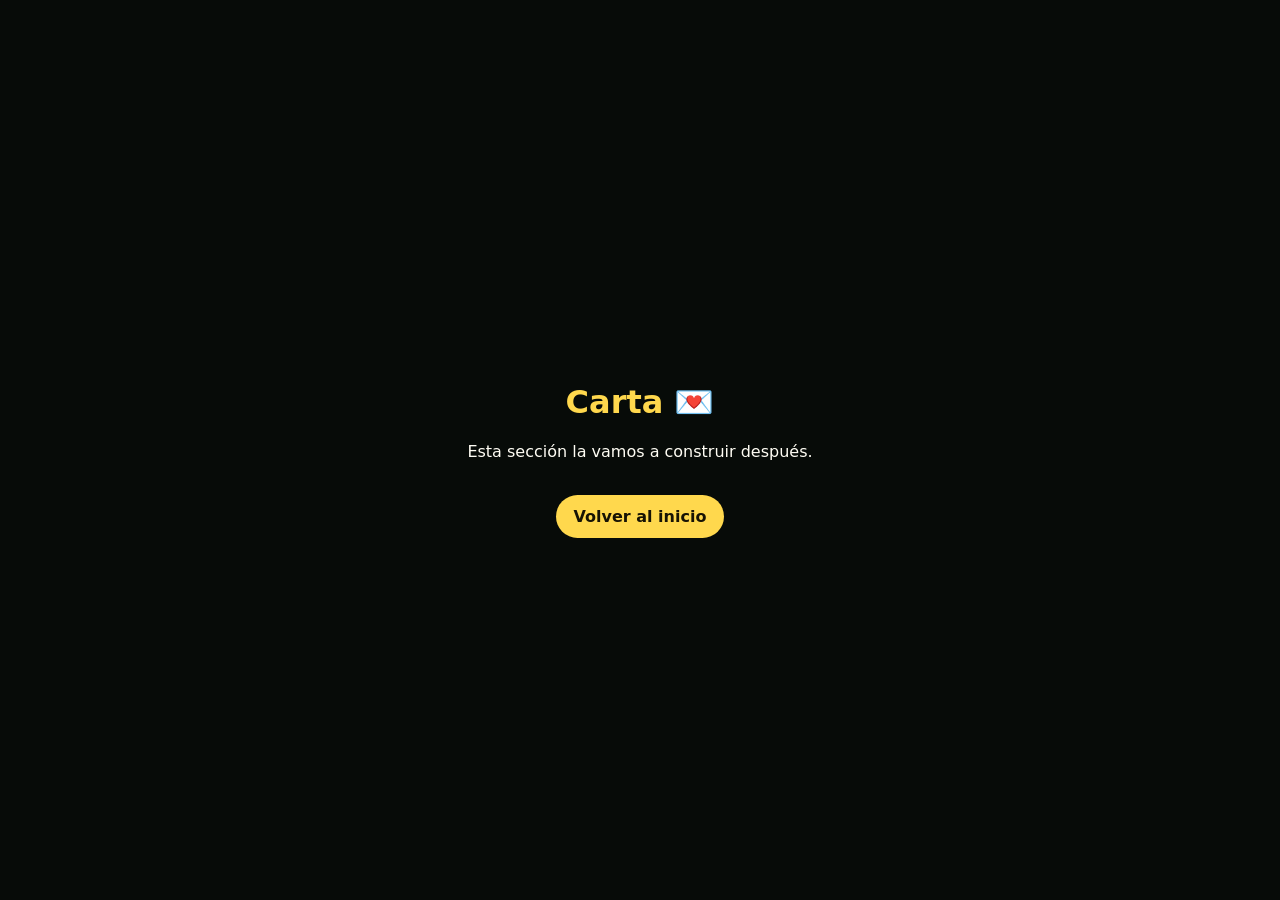
==== carta.html @ 1641ae33 "Add files via upload" ====
<!DOCTYPE html>
<html lang="es">
<head>
    <meta charset="UTF-8">
    <meta name="viewport" content="width=device-width, initial-scale=1.0, viewport-fit=cover">
    <title>Carta</title>
    <style>
        *{box-sizing:border-box} body{margin:0;min-height:100vh;min-height:100svh;display:grid;place-items:center;padding:24px;background:#070b08;color:#fffdf4;font-family:system-ui,sans-serif;text-align:center}.box{max-width:480px}.box h1{color:#ffd84d}.box a{display:inline-block;margin-top:18px;padding:12px 18px;border-radius:999px;background:#ffd84d;color:#171304;text-decoration:none;font-weight:800}
    </style>
</head>
<body>
    <main class="box">
        <h1>Carta 💌</h1>
        <p>Esta sección la vamos a construir después.</p>
        <a href="index.html">Volver al inicio</a>
    </main>
</body>
</html>
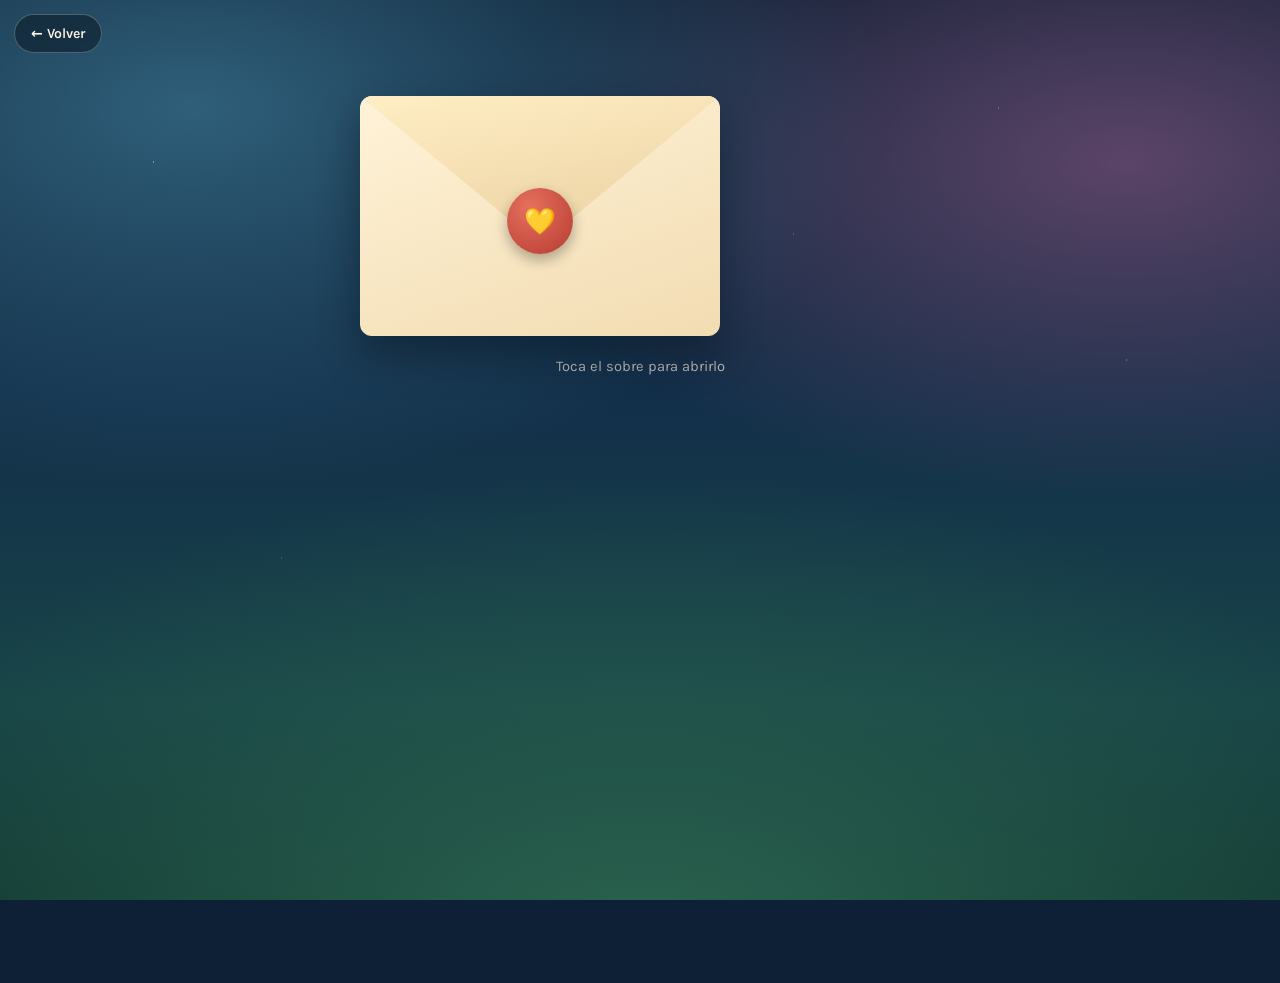
==== commit 8c706e36: "Add files via upload" ====
--- a/carta.html
+++ b/carta.html
@@ -1,18 +1,70 @@
 <!DOCTYPE html>
 <html lang="es">
 <head>
-    <meta charset="UTF-8">
-    <meta name="viewport" content="width=device-width, initial-scale=1.0, viewport-fit=cover">
-    <title>Carta</title>
-    <style>
-        *{box-sizing:border-box} body{margin:0;min-height:100vh;min-height:100svh;display:grid;place-items:center;padding:24px;background:#070b08;color:#fffdf4;font-family:system-ui,sans-serif;text-align:center}.box{max-width:480px}.box h1{color:#ffd84d}.box a{display:inline-block;margin-top:18px;padding:12px 18px;border-radius:999px;background:#ffd84d;color:#171304;text-decoration:none;font-weight:800}
-    </style>
+  <meta charset="UTF-8">
+  <meta name="viewport" content="width=device-width, initial-scale=1.0, viewport-fit=cover">
+  <meta name="theme-color" content="#0b1b2e">
+  <title>Una carta para ti 💌</title>
+  <link rel="icon" href="img/carta.svg" type="image/svg+xml">
+  <link rel="preconnect" href="https://fonts.googleapis.com">
+  <link rel="preconnect" href="https://fonts.gstatic.com" crossorigin>
+  <link href="https://fonts.googleapis.com/css2?family=Caveat:wght@400;600&family=Fraunces:opsz,wght@9..144,400;9..144,500&family=Karla:wght@400;600&display=swap" rel="stylesheet">
+  <link rel="stylesheet" href="css/style.css">
 </head>
 <body>
-    <main class="box">
-        <h1>Carta 💌</h1>
-        <p>Esta sección la vamos a construir después.</p>
-        <a href="index.html">Volver al inicio</a>
-    </main>
+  <div class="cielo" aria-hidden="true"></div>
+  <div class="estrellas" aria-hidden="true"></div>
+
+  <a class="volver" href="index.html">← Volver</a>
+
+  <main class="pagina-carta">
+    <div class="sobre-zona">
+      <button class="sobre" id="sobre" type="button" aria-expanded="false" aria-controls="carta">
+        <span class="sobre-cuerpo" aria-hidden="true"></span>
+        <span class="sobre-solapa" aria-hidden="true"></span>
+        <span class="sobre-sello" aria-hidden="true">💛</span>
+        <span class="sr-only">Abrir la carta</span>
+      </button>
+
+      <p class="sobre-pista" id="pista">Toca el sobre para abrirlo</p>
+
+      <!-- EDITA TODA LA CARTA DESDE AQUÍ -->
+      <article class="carta" id="carta">
+        <h1>Para ti</h1>
+        <p>Hoy es el día de las flores amarillas y yo no tenía cómo darte un campo entero, así que te hice este pedacito de internet que solo es tuyo.</p>
+        <p>Me gusta cómo te ríes de tus propios chistes, cómo te acuerdas de las cosas chiquitas y cómo todo se vuelve más fácil cuando estás. Si los girasoles giran buscando el sol, ya sabes hacia dónde giro yo.</p>
+        <p>Gracias por iluminar mis días con tu presencia.</p>
+        <p class="firma">Te quiero 💛</p>
+      </article>
+      <!-- FIN DE LA CARTA -->
+    </div>
+  </main>
+
+  <script>
+    (function () {
+      var sobre = document.getElementById("sobre");
+      var carta = document.getElementById("carta");
+      var pista = document.getElementById("pista");
+
+      sobre.addEventListener("click", function () {
+        var abierto = sobre.classList.toggle("abierto");
+        carta.classList.toggle("visible", abierto);
+        sobre.setAttribute("aria-expanded", abierto ? "true" : "false");
+        pista.textContent = abierto ? "Toca el sobre para cerrarlo" : "Toca el sobre para abrirlo";
+        if (abierto) {
+          setTimeout(function () {
+            carta.scrollIntoView({ behavior: "smooth", block: "start" });
+          }, 550);
+        }
+      });
+    })();
+  </script>
+
+  <style>
+    .sr-only {
+      position: absolute; width: 1px; height: 1px; padding: 0; margin: -1px;
+      overflow: hidden; clip: rect(0 0 0 0); white-space: nowrap; border: 0;
+    }
+  </style>
 </body>
 </html>
--- a/css/style.css
+++ b/css/style.css
@@ -0,0 +1,395 @@
+/* =========================================================
+   Estilos compartidos: portada (index), carta y video
+   ========================================================= */
+
+:root {
+  --noche-1: #0e2036;
+  --noche-2: #1b3d52;
+  --noche-3: #27584f;
+  --oro: #f6c445;
+  --oro-claro: #ffe6a3;
+  --crema: #fff7e6;
+  --rosa: #e79a86;
+  --hoja: #3f8f66;
+  --tinta: #22180c;
+
+  --display: "Fraunces", Georgia, "Times New Roman", serif;
+  --texto: "Karla", system-ui, -apple-system, "Segoe UI", sans-serif;
+  --mano: "Caveat", "Segoe Script", cursive;
+
+  --radio: 22px;
+  --sombra: 0 18px 40px rgba(4, 14, 24, 0.45);
+}
+
+* { box-sizing: border-box; }
+
+html, body {
+  margin: 0;
+  padding: 0;
+  min-height: 100%;
+}
+
+body {
+  font-family: var(--texto);
+  color: var(--crema);
+  background: var(--noche-1);
+  -webkit-font-smoothing: antialiased;
+  text-rendering: optimizeLegibility;
+  padding-top: env(safe-area-inset-top, 0px);
+  padding-bottom: env(safe-area-inset-bottom, 0px);
+}
+
+img { max-width: 100%; display: block; }
+
+a { color: inherit; }
+
+:focus-visible {
+  outline: 3px solid var(--oro-claro);
+  outline-offset: 3px;
+  border-radius: 8px;
+}
+
+/* ---------- Cielo de fondo (compartido) ---------- */
+
+.cielo {
+  position: fixed;
+  inset: 0;
+  z-index: -2;
+  background:
+    radial-gradient(120% 90% at 50% 105%, #2b6350 0%, rgba(43, 99, 80, 0) 58%),
+    radial-gradient(90% 70% at 15% 12%, #2f5f7a 0%, rgba(47, 95, 122, 0) 60%),
+    radial-gradient(80% 60% at 88% 18%, #5b4468 0%, rgba(91, 68, 104, 0) 62%),
+    linear-gradient(180deg, #0b1b2e 0%, #13304a 45%, #174347 78%, #10352f 100%);
+  background-color: #0b1b2e;
+}
+
+.estrellas {
+  position: fixed;
+  inset: 0;
+  z-index: -1;
+  pointer-events: none;
+  background-image:
+    radial-gradient(1.6px 1.6px at 12% 18%, rgba(255, 244, 214, 0.9), transparent 60%),
+    radial-gradient(1.4px 1.4px at 78% 12%, rgba(255, 244, 214, 0.75), transparent 60%),
+    radial-gradient(1.8px 1.8px at 34% 34%, rgba(255, 232, 180, 0.7), transparent 60%),
+    radial-gradient(1.3px 1.3px at 62% 26%, rgba(255, 255, 255, 0.6), transparent 60%),
+    radial-gradient(1.5px 1.5px at 88% 40%, rgba(255, 244, 214, 0.65), transparent 60%),
+    radial-gradient(1.2px 1.2px at 22% 62%, rgba(255, 244, 214, 0.5), transparent 60%);
+  animation: titilar 5.5s ease-in-out infinite;
+}
+
+@keyframes titilar {
+  0%, 100% { opacity: 0.55; }
+  50%      { opacity: 1; }
+}
+
+/* ---------- Portada ---------- */
+
+.portada {
+  min-height: 100svh;
+  display: flex;
+  flex-direction: column;
+  justify-content: center;
+  align-items: center;
+  gap: 28px;
+  padding: clamp(24px, 6vw, 56px) clamp(18px, 5vw, 40px);
+  position: relative;
+  overflow: hidden;
+}
+
+.girasol-sello {
+  width: clamp(76px, 18vw, 108px);
+  filter: drop-shadow(0 10px 20px rgba(246, 196, 69, 0.35));
+  animation: brotar 1.1s cubic-bezier(0.22, 1, 0.36, 1) both;
+}
+
+.saludo {
+  max-width: 34ch;
+  margin: 0;
+  text-align: center;
+  font-family: var(--display);
+  font-weight: 500;
+  font-size: clamp(1.35rem, 5.4vw, 2.1rem);
+  line-height: 1.34;
+  letter-spacing: -0.01em;
+  color: var(--crema);
+  text-wrap: balance;
+  animation: brotar 1.1s 0.18s cubic-bezier(0.22, 1, 0.36, 1) both;
+}
+
+.opciones {
+  width: min(460px, 100%);
+  display: grid;
+  gap: 14px;
+}
+
+.opcion {
+  display: grid;
+  grid-template-columns: auto 1fr auto;
+  align-items: center;
+  gap: 16px;
+  padding: 16px 18px;
+  text-decoration: none;
+  border-radius: var(--radio);
+  border: 1px solid rgba(255, 246, 226, 0.22);
+  background:
+    linear-gradient(180deg, rgba(255, 246, 226, 0.16), rgba(255, 246, 226, 0.06));
+  box-shadow: var(--sombra), inset 0 1px 0 rgba(255, 255, 255, 0.22);
+  backdrop-filter: blur(6px);
+  -webkit-backdrop-filter: blur(6px);
+  transition: transform 0.22s ease, box-shadow 0.22s ease, border-color 0.22s ease;
+  animation: brotar 0.9s cubic-bezier(0.22, 1, 0.36, 1) both;
+  animation-delay: calc(0.35s + var(--n) * 0.12s);
+}
+
+.opcion:hover,
+.opcion:focus-visible { transform: translateY(-3px); border-color: rgba(246, 196, 69, 0.6); }
+.opcion:active { transform: translateY(1px) scale(0.995); }
+
+.opcion-icono {
+  width: 52px;
+  height: 52px;
+  display: grid;
+  place-items: center;
+  border-radius: 16px;
+  background: rgba(10, 24, 38, 0.45);
+  border: 1px solid rgba(255, 246, 226, 0.18);
+}
+
+.opcion-icono img { width: 30px; height: 30px; }
+
+.opcion-texto strong {
+  display: block;
+  font-family: var(--display);
+  font-weight: 600;
+  font-size: 1.08rem;
+  color: var(--crema);
+}
+
+.opcion-texto small {
+  display: block;
+  margin-top: 3px;
+  font-size: 0.86rem;
+  color: rgba(255, 247, 230, 0.68);
+}
+
+.opcion-accion {
+  font-size: 0.78rem;
+  padding: 7px 13px;
+  border-radius: 999px;
+  color: var(--tinta);
+  background: linear-gradient(180deg, var(--oro-claro), var(--oro));
+  font-weight: 700;
+}
+
+.pie {
+  margin: 0;
+  font-size: 0.82rem;
+  color: rgba(255, 247, 230, 0.5);
+  animation: brotar 0.9s 0.8s ease both;
+}
+
+/* ---------- Cabecera de las páginas internas ---------- */
+
+.volver {
+  position: fixed;
+  top: calc(14px + env(safe-area-inset-top, 0px));
+  left: 14px;
+  z-index: 20;
+  display: inline-flex;
+  align-items: center;
+  gap: 8px;
+  padding: 10px 16px;
+  border-radius: 999px;
+  text-decoration: none;
+  font-size: 0.88rem;
+  font-weight: 600;
+  color: var(--crema);
+  background: rgba(10, 24, 38, 0.55);
+  border: 1px solid rgba(255, 246, 226, 0.25);
+  backdrop-filter: blur(6px);
+  -webkit-backdrop-filter: blur(6px);
+}
+
+/* ---------- Carta ---------- */
+
+.pagina-carta {
+  min-height: 100svh;
+  display: grid;
+  place-items: center;
+  padding: clamp(70px, 14vw, 96px) 18px clamp(40px, 10vw, 64px);
+}
+
+.sobre-zona { width: min(560px, 100%); }
+
+.sobre {
+  position: relative;
+  width: min(360px, 88vw);
+  aspect-ratio: 3 / 2;
+  margin: 0 auto;
+  border: 0;
+  padding: 0;
+  cursor: pointer;
+  background: transparent;
+  animation: brotar 1s cubic-bezier(0.22, 1, 0.36, 1) both;
+}
+
+.sobre-cuerpo {
+  position: absolute;
+  inset: 0;
+  border-radius: 12px;
+  background: linear-gradient(160deg, #fff3d8, #f2dcb2);
+  box-shadow: var(--sombra);
+}
+
+.sobre-solapa {
+  position: absolute;
+  inset: 0 0 auto 0;
+  height: 62%;
+  transform-origin: top center;
+  clip-path: polygon(0 0, 100% 0, 50% 100%);
+  background: linear-gradient(170deg, #ffeec4, #e9cf9f);
+  border-radius: 12px 12px 0 0;
+  transition: transform 0.7s cubic-bezier(0.65, 0, 0.35, 1);
+  z-index: 3;
+}
+
+.sobre-sello {
+  position: absolute;
+  left: 50%;
+  top: 52%;
+  width: 66px;
+  height: 66px;
+  transform: translate(-50%, -50%);
+  border-radius: 50%;
+  display: grid;
+  place-items: center;
+  font-size: 1.6rem;
+  color: #fff3d8;
+  background: radial-gradient(circle at 35% 30%, #e7705e, #b53b31);
+  box-shadow: 0 6px 14px rgba(0, 0, 0, 0.3);
+  z-index: 4;
+  transition: opacity 0.35s ease, transform 0.35s ease;
+}
+
+.sobre-pista {
+  margin: 18px 0 0;
+  text-align: center;
+  font-size: 0.92rem;
+  color: rgba(255, 247, 230, 0.7);
+}
+
+.sobre.abierto .sobre-solapa { transform: rotateX(180deg); }
+.sobre.abierto .sobre-sello { opacity: 0; transform: translate(-50%, -50%) scale(0.5); }
+
+.carta {
+  position: relative;
+  margin: 22px auto 0;
+  padding: clamp(26px, 6vw, 40px);
+  max-width: 56ch;
+  border-radius: 16px;
+  color: #3a2a17;
+  background:
+    repeating-linear-gradient(180deg, rgba(58, 42, 23, 0.06) 0 1px, transparent 1px 34px),
+    linear-gradient(170deg, #fffaf0, #f6e9cd);
+  box-shadow: var(--sombra);
+  opacity: 0;
+  transform: translateY(24px) scale(0.98);
+  transition: opacity 0.6s ease 0.35s, transform 0.6s cubic-bezier(0.22, 1, 0.36, 1) 0.35s;
+  pointer-events: none;
+}
+
+.carta.visible { opacity: 1; transform: none; pointer-events: auto; }
+
+.carta h1 {
+  margin: 0 0 14px;
+  font-family: var(--mano);
+  font-weight: 600;
+  font-size: clamp(1.9rem, 7vw, 2.6rem);
+  color: #a8442f;
+}
+
+.carta p {
+  font-family: var(--mano);
+  font-size: clamp(1.18rem, 4.6vw, 1.45rem);
+  line-height: 1.6;
+  margin: 0 0 14px;
+}
+
+.carta .firma {
+  text-align: right;
+  margin-bottom: 0;
+  color: #a8442f;
+}
+
+/* ---------- Video ---------- */
+
+.pagina-video {
+  min-height: 100svh;
+  display: grid;
+  place-items: center;
+  padding: clamp(70px, 14vw, 96px) 18px clamp(40px, 10vw, 64px);
+}
+
+.video-zona {
+  width: min(520px, 100%);
+  text-align: center;
+  animation: brotar 1s cubic-bezier(0.22, 1, 0.36, 1) both;
+}
+
+.video-titulo {
+  margin: 0 0 18px;
+  font-family: var(--display);
+  font-weight: 500;
+  font-size: clamp(1.4rem, 5.6vw, 2rem);
+  line-height: 1.3;
+}
+
+.marco {
+  position: relative;
+  padding: 12px;
+  border-radius: 28px;
+  background: linear-gradient(160deg, rgba(255, 246, 226, 0.2), rgba(255, 246, 226, 0.05));
+  border: 1px solid rgba(246, 196, 69, 0.4);
+  box-shadow: var(--sombra);
+}
+
+.marco video,
+.marco iframe {
+  display: block;
+  width: 100%;
+  border: 0;
+  border-radius: 18px;
+  background: #06101c;
+}
+
+/* Vertical (Shorts / grabado con el celular) */
+.marco--vertical video,
+.marco--vertical iframe { aspect-ratio: 9 / 16; max-height: 68svh; margin: 0 auto; width: auto; }
+
+/* Horizontal */
+.marco--horizontal video,
+.marco--horizontal iframe { aspect-ratio: 16 / 9; }
+
+.video-nota {
+  margin: 16px auto 0;
+  max-width: 44ch;
+  font-size: 0.88rem;
+  line-height: 1.5;
+  color: rgba(255, 247, 230, 0.62);
+}
+
+/* ---------- Animación de entrada ---------- */
+
+@keyframes brotar {
+  from { opacity: 0; transform: translateY(18px) scale(0.97); }
+  to   { opacity: 1; transform: none; }
+}
+
+@media (prefers-reduced-motion: reduce) {
+  *, *::before, *::after {
+    animation-duration: 0.01ms !important;
+    animation-iteration-count: 1 !important;
+    transition-duration: 0.01ms !important;
+  }
+}
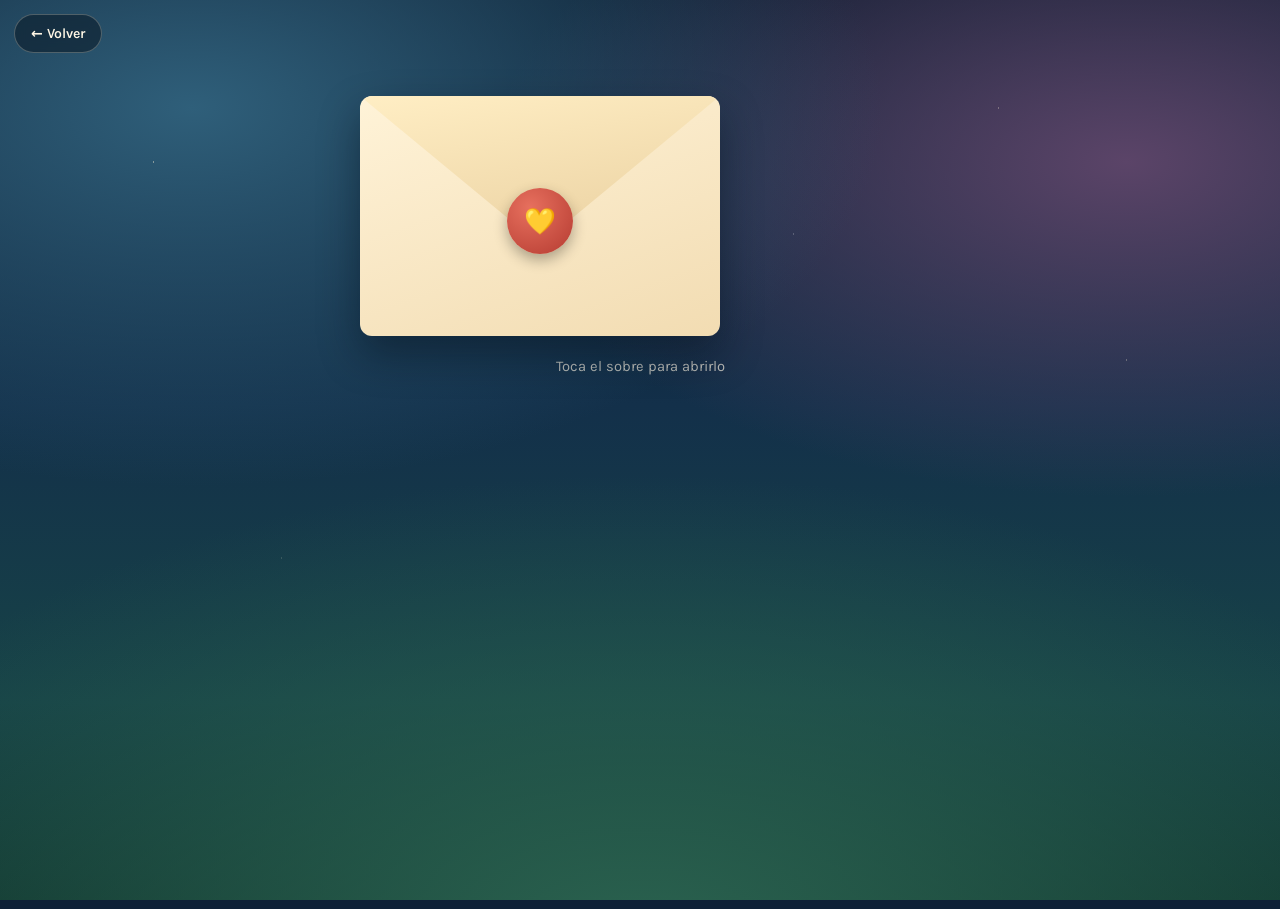
==== commit 57cc2c47: "Update carta content and personalize message" ====
--- a/carta.html
+++ b/carta.html
@@ -30,11 +30,11 @@
 
       <!-- EDITA TODA LA CARTA DESDE AQUÍ -->
       <article class="carta" id="carta">
-        <h1>Para ti</h1>
-        <p>Hoy es el día de las flores amarillas y yo no tenía cómo darte un campo entero, así que te hice este pedacito de internet que solo es tuyo.</p>
-        <p>Me gusta cómo te ríes de tus propios chistes, cómo te acuerdas de las cosas chiquitas y cómo todo se vuelve más fácil cuando estás. Si los girasoles giran buscando el sol, ya sabes hacia dónde giro yo.</p>
-        <p>Gracias por iluminar mis días con tu presencia.</p>
-        <p class="firma">Te quiero 💛</p>
+        <h1>Para mi flaquita</h1>
+        <p>Hoy es el dia de las flores amarillas OMGG, sé que hasta el finde posiblemente nos veamos así que decidi hacerte una pequeña sorpresa.</p>
+        <p>Eres mi personita más especial y solo tengo mucho amor y cariño para darte porque eso es lo que tú te mereces linda.</p>
+        <p>Gracias por iluminar mi vida con tu presencia.</p>
+        <p class="firma">Te quiero demasiado linda 💛</p>
       </article>
       <!-- FIN DE LA CARTA -->
     </div>
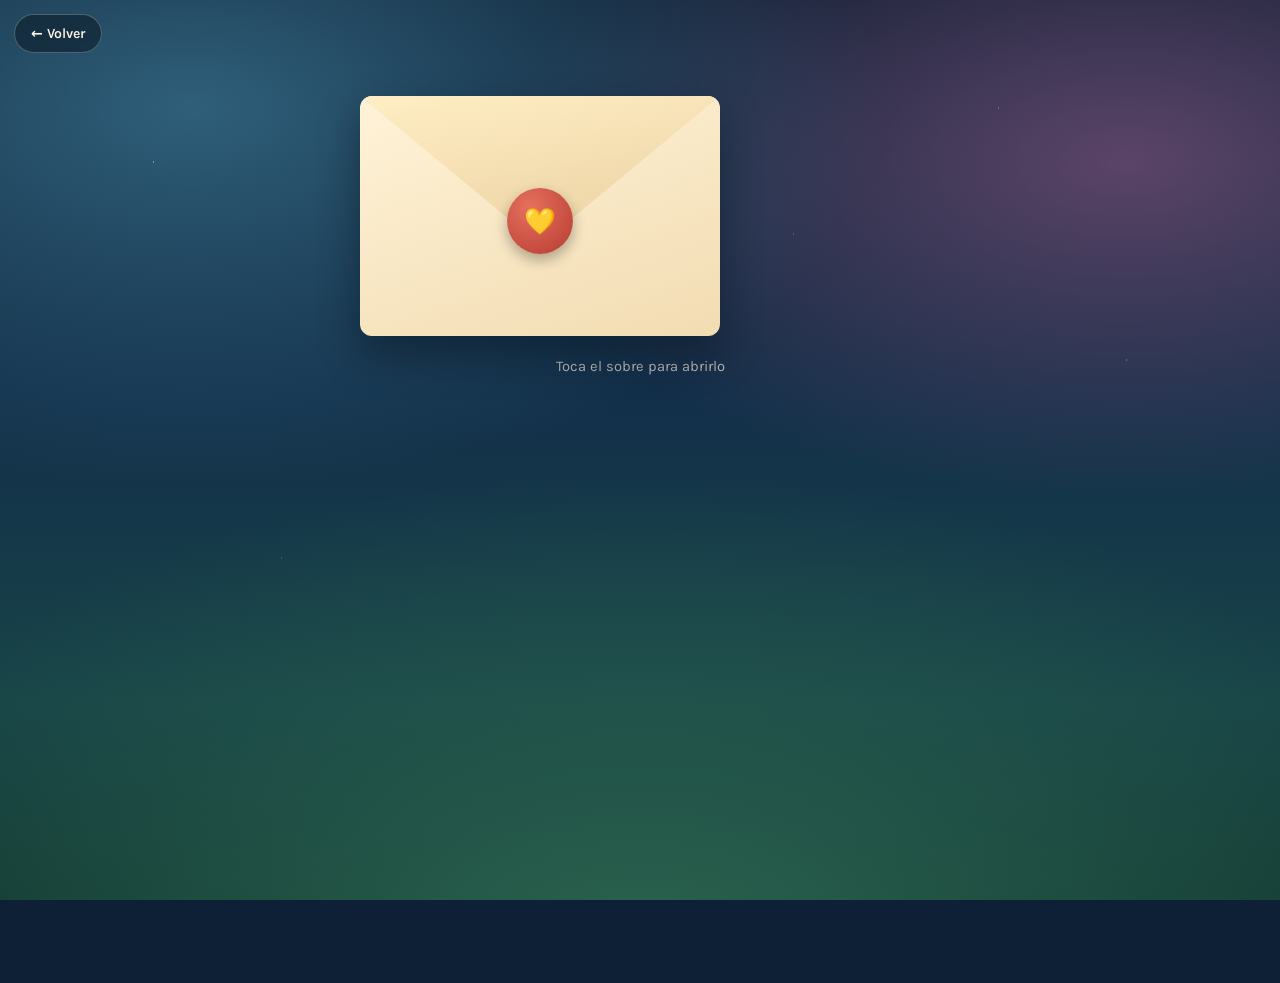
==== commit 357f88f7: "Update carta.html" ====
--- a/carta.html
+++ b/carta.html
@@ -32,7 +32,7 @@
       <article class="carta" id="carta">
         <h1>Para mi flaquita</h1>
         <p>Hoy es el dia de las flores amarillas OMGG, sé que hasta el finde posiblemente nos veamos así que decidi hacerte una pequeña sorpresa.</p>
-        <p>Eres mi personita más especial y solo tengo mucho amor y cariño para darte porque eso es lo que tú te mereces linda.</p>
+        <p>Eres mi personita más especial y solo tengo mucho amor y cariño para darte porque eso es lo que tú te mereces linda, por eso el día que nos veamos recibiras todo mi amor junto muejejeje.</p>
         <p>Gracias por iluminar mi vida con tu presencia.</p>
         <p class="firma">Te quiero demasiado linda 💛</p>
       </article>
